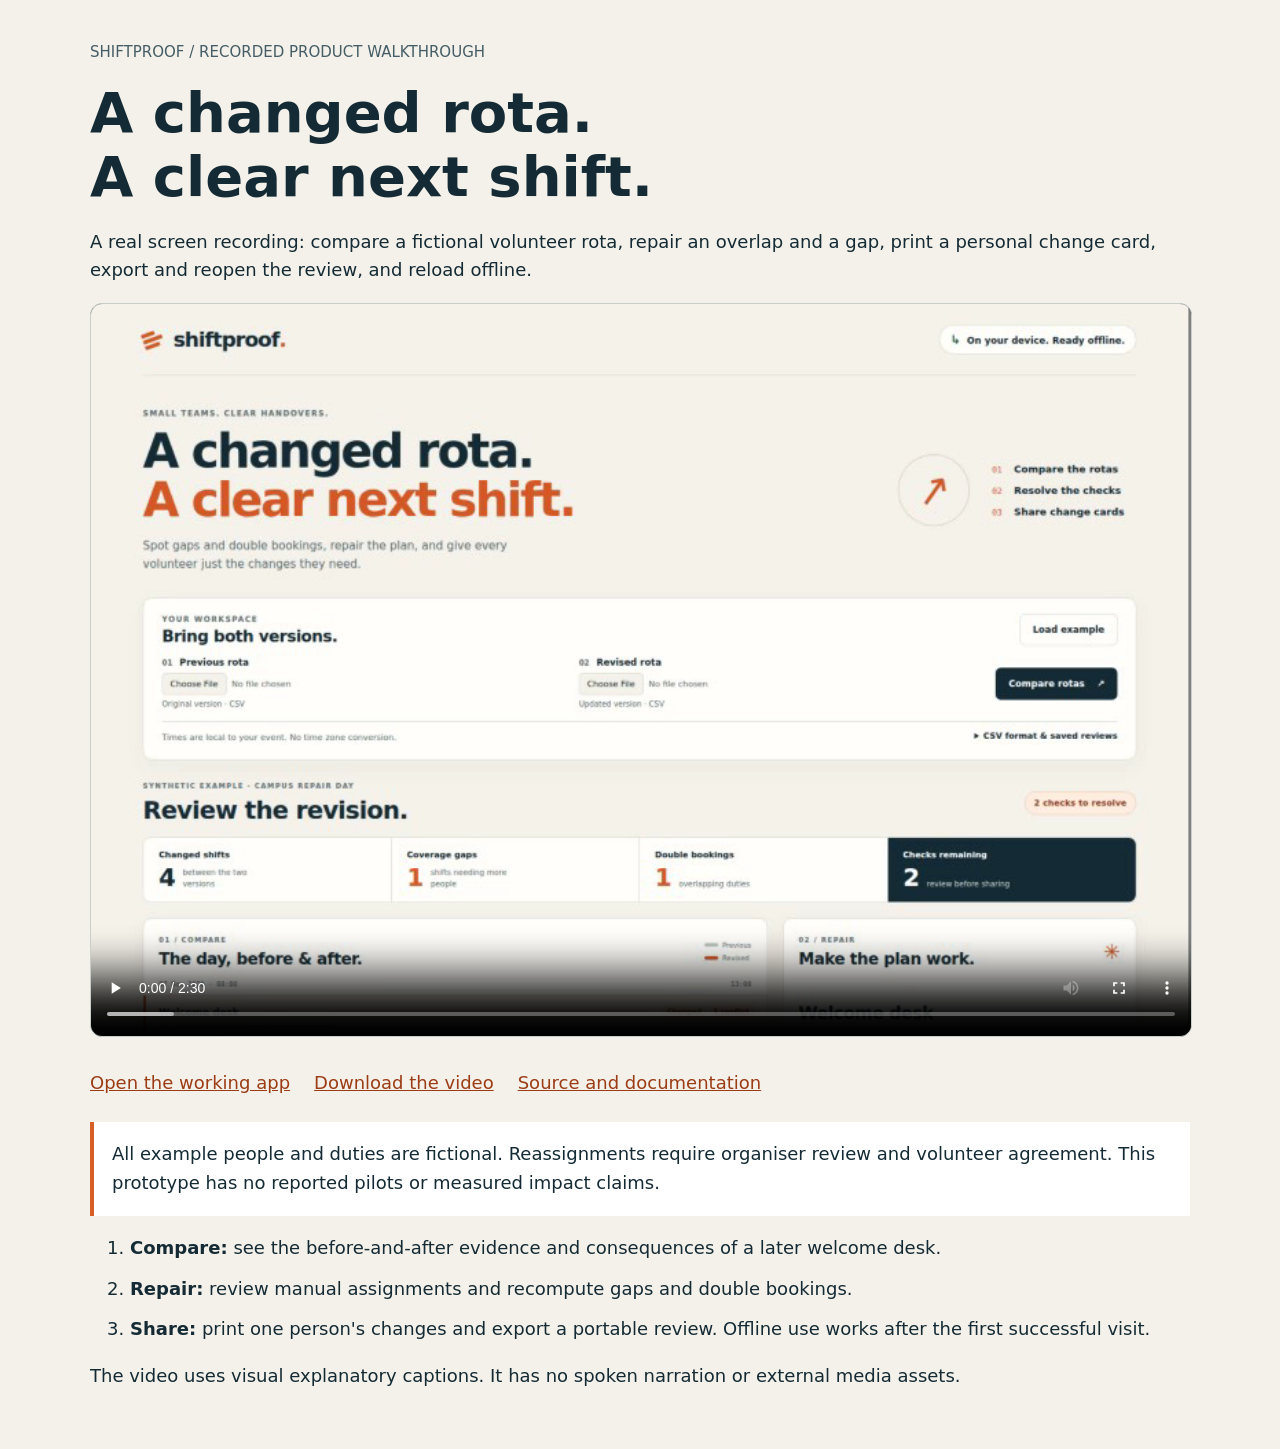
==== demo.html @ 72c6f766 "feat: build offline volunteer rota review workspace" ====
<!doctype html>
<html lang="en"><head><meta charset="utf-8"><meta name="viewport" content="width=device-width,initial-scale=1"><meta name="description" content="A real recorded walkthrough of Shiftproof's compare, repair and share workflow."><title>Shiftproof — product walkthrough</title><link rel="icon" href="icon.svg"><style>body{margin:0;background:#f4f1ea;color:#142b35;font:18px/1.6 system-ui}main{max-width:1100px;margin:0 auto;padding:40px 24px}a{color:#9b3c15}h1{font-size:clamp(32px,5vw,56px);line-height:1.15;margin:.3em 0}video{width:100%;background:#142b35;border-radius:12px;border:1px solid #c8cfca}small{display:block;color:#455d66}nav{display:flex;gap:24px;flex-wrap:wrap;margin:24px 0}.note{padding:18px;border-left:4px solid #d75e25;background:#fff}li{margin:12px 0}</style></head><body><main><small>SHIFTPROOF / RECORDED PRODUCT WALKTHROUGH</small><h1>A changed rota.<br>A clear next shift.</h1><p>A real screen recording: compare a fictional volunteer rota, repair an overlap and a gap, print a personal change card, export and reopen the review, and reload offline.</p><video controls preload="metadata" aria-label="Shiftproof product demo with on-screen explanatory captions"><source src="demo.webm" type="video/webm">Your browser cannot play this video. Download the WebM below or use the interactive workspace.</video><nav><a href="./">Open the working app</a><a href="demo.webm">Download the video</a><a href="https://github.com/x44ylan/shiftproof">Source and documentation</a></nav><p class="note">All example people and duties are fictional. Reassignments require organiser review and volunteer agreement. This prototype has no reported pilots or measured impact claims.</p><ol><li><strong>Compare:</strong> see the before-and-after evidence and consequences of a later welcome desk.</li><li><strong>Repair:</strong> review manual assignments and recompute gaps and double bookings.</li><li><strong>Share:</strong> print one person's changes and export a portable review. Offline use works after the first successful visit.</li></ol><p>The video uses visual explanatory captions. It has no spoken narration or external media assets.</p></main></body></html>
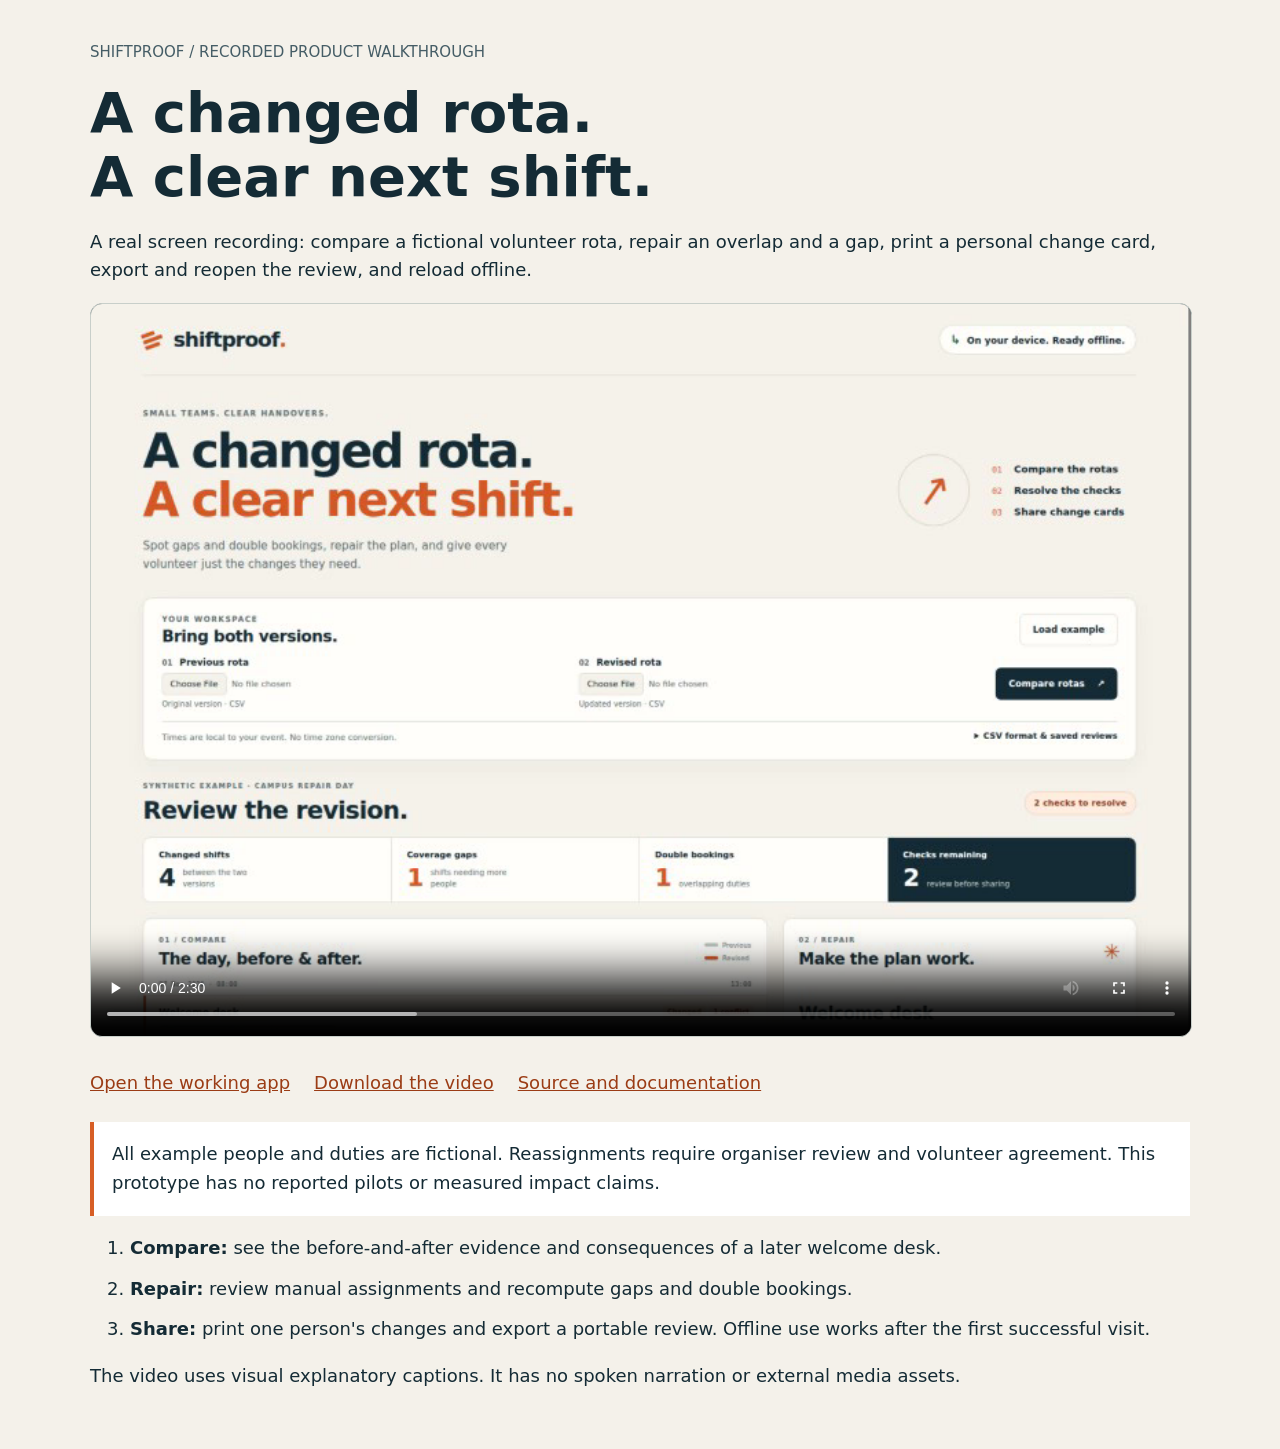
==== commit e230c83a: "fix: block hosting analytics in the workspace" ====
--- a/demo.html
+++ b/demo.html
@@ -1,2 +1,2 @@
 <!doctype html>
-<html lang="en"><head><meta charset="utf-8"><meta name="viewport" content="width=device-width,initial-scale=1"><meta name="description" content="A real recorded walkthrough of Shiftproof's compare, repair and share workflow."><title>Shiftproof — product walkthrough</title><link rel="icon" href="icon.svg"><style>body{margin:0;background:#f4f1ea;color:#142b35;font:18px/1.6 system-ui}main{max-width:1100px;margin:0 auto;padding:40px 24px}a{color:#9b3c15}h1{font-size:clamp(32px,5vw,56px);line-height:1.15;margin:.3em 0}video{width:100%;background:#142b35;border-radius:12px;border:1px solid #c8cfca}small{display:block;color:#455d66}nav{display:flex;gap:24px;flex-wrap:wrap;margin:24px 0}.note{padding:18px;border-left:4px solid #d75e25;background:#fff}li{margin:12px 0}</style></head><body><main><small>SHIFTPROOF / RECORDED PRODUCT WALKTHROUGH</small><h1>A changed rota.<br>A clear next shift.</h1><p>A real screen recording: compare a fictional volunteer rota, repair an overlap and a gap, print a personal change card, export and reopen the review, and reload offline.</p><video controls preload="metadata" aria-label="Shiftproof product demo with on-screen explanatory captions"><source src="demo.webm" type="video/webm">Your browser cannot play this video. Download the WebM below or use the interactive workspace.</video><nav><a href="./">Open the working app</a><a href="demo.webm">Download the video</a><a href="https://github.com/x44ylan/shiftproof">Source and documentation</a></nav><p class="note">All example people and duties are fictional. Reassignments require organiser review and volunteer agreement. This prototype has no reported pilots or measured impact claims.</p><ol><li><strong>Compare:</strong> see the before-and-after evidence and consequences of a later welcome desk.</li><li><strong>Repair:</strong> review manual assignments and recompute gaps and double bookings.</li><li><strong>Share:</strong> print one person's changes and export a portable review. Offline use works after the first successful visit.</li></ol><p>The video uses visual explanatory captions. It has no spoken narration or external media assets.</p></main></body></html>
+<html lang="en"><head><meta charset="utf-8"><meta http-equiv="Content-Security-Policy" content="default-src 'self'; script-src 'self'; connect-src 'self'; img-src 'self' blob: data:; style-src 'self' 'unsafe-inline'; object-src 'none'; base-uri 'self'"><meta name="viewport" content="width=device-width,initial-scale=1"><meta name="description" content="A real recorded walkthrough of Shiftproof's compare, repair and share workflow."><title>Shiftproof — product walkthrough</title><link rel="icon" href="icon.svg"><style>body{margin:0;background:#f4f1ea;color:#142b35;font:18px/1.6 system-ui}main{max-width:1100px;margin:0 auto;padding:40px 24px}a{color:#9b3c15}h1{font-size:clamp(32px,5vw,56px);line-height:1.15;margin:.3em 0}video{width:100%;background:#142b35;border-radius:12px;border:1px solid #c8cfca}small{display:block;color:#455d66}nav{display:flex;gap:24px;flex-wrap:wrap;margin:24px 0}.note{padding:18px;border-left:4px solid #d75e25;background:#fff}li{margin:12px 0}</style></head><body><main><small>SHIFTPROOF / RECORDED PRODUCT WALKTHROUGH</small><h1>A changed rota.<br>A clear next shift.</h1><p>A real screen recording: compare a fictional volunteer rota, repair an overlap and a gap, print a personal change card, export and reopen the review, and reload offline.</p><video controls preload="metadata" aria-label="Shiftproof product demo with on-screen explanatory captions"><source src="demo.webm" type="video/webm">Your browser cannot play this video. Download the WebM below or use the interactive workspace.</video><nav><a href="./">Open the working app</a><a href="demo.webm">Download the video</a><a href="https://github.com/x44ylan/shiftproof">Source and documentation</a></nav><p class="note">All example people and duties are fictional. Reassignments require organiser review and volunteer agreement. This prototype has no reported pilots or measured impact claims.</p><ol><li><strong>Compare:</strong> see the before-and-after evidence and consequences of a later welcome desk.</li><li><strong>Repair:</strong> review manual assignments and recompute gaps and double bookings.</li><li><strong>Share:</strong> print one person's changes and export a portable review. Offline use works after the first successful visit.</li></ol><p>The video uses visual explanatory captions. It has no spoken narration or external media assets.</p></main></body></html>
